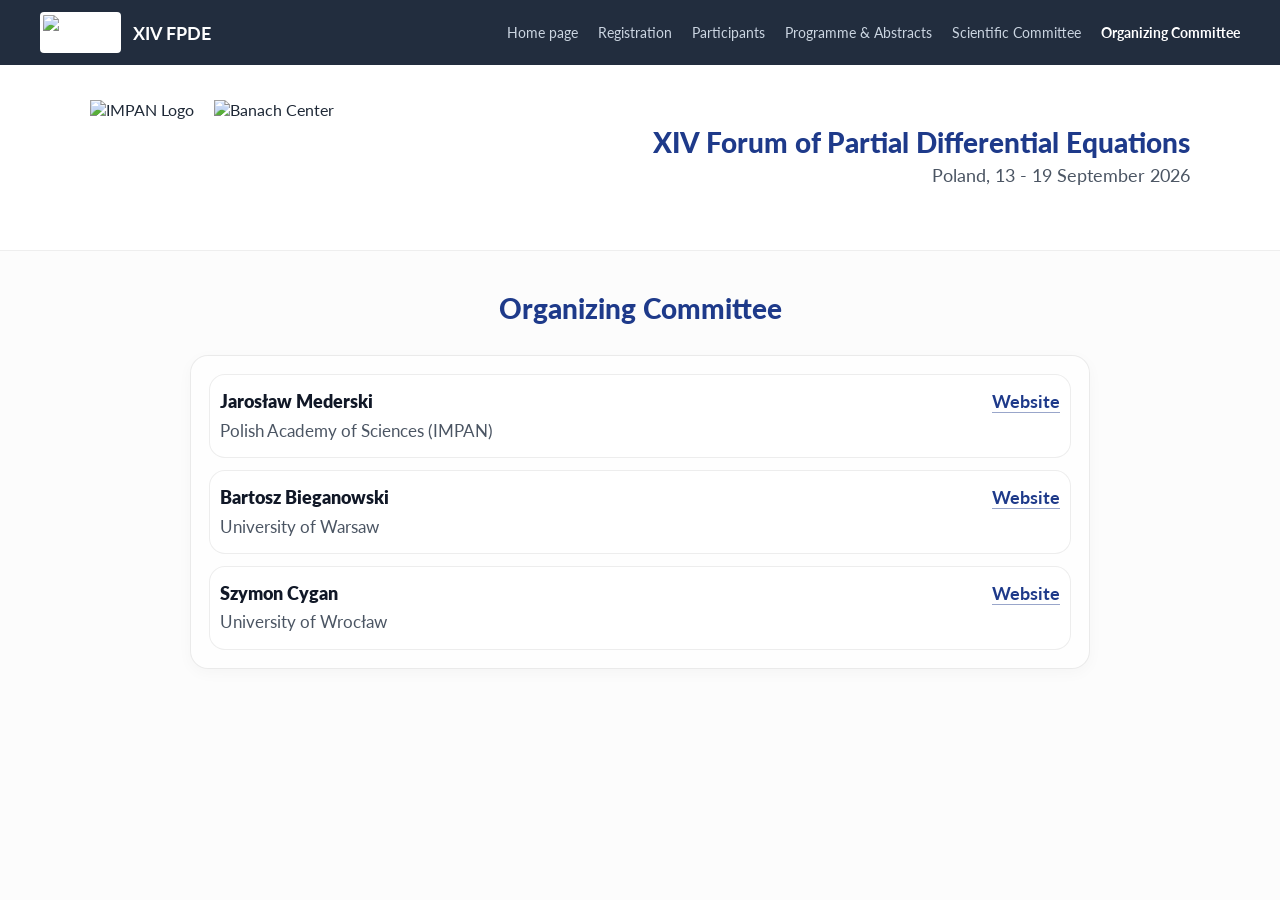
==== organization.html @ 30baa5a9 "Add organization.html for organizing committee details" ====
<!DOCTYPE html>
<html lang="en">
<head>
    <meta charset="UTF-8">
    <meta name="viewport" content="width=device-width, initial-scale=1.0">
    <title>Organizing Committee | XIV Forum on PDE</title>
    <link href="https://fonts.googleapis.com/css2?family=Lato:wght@300;400;700;900&display=swap" rel="stylesheet">
    <style>
        :root {
            --primary-blue: #1E3A8A;
            --navbar-bg: rgba(30, 41, 59, 0.98);
        }

        body { margin: 0; padding: 0; font-family: 'Lato', sans-serif; background-color: #fcfcfc; color: #1f2937; }

        /* --- NAVBAR --- */
        .navbar { position: fixed; top: 0; width: 100%; background-color: var(--navbar-bg); display: flex; justify-content: space-between; align-items: center; padding: 12px 40px; box-sizing: border-box; z-index: 1000; }
        .nav-logo { display: flex; align-items: center; color: white; text-decoration: none; font-weight: 700; font-size: 18px; }
        .nav-logo img { height: 35px; background: white; padding: 3px; border-radius: 4px; margin-right: 12px; }
        .nav-links { display: flex; gap: 20px; }
        .nav-links a { color: #cbd5e1; text-decoration: none; font-size: 14px; transition: 0.3s; }
        .nav-links a:hover { color: white; }

        /* --- HEADER --- */
        .header-banner { margin-top: 60px; background: #fff; padding: 40px 20px; border-bottom: 1px solid #eee; display: flex; justify-content: center; align-items: center; }
        .header-container { max-width: 1100px; width: 100%; display: flex; align-items: center; justify-content: space-between; gap: 30px; }
        .logos { display: flex; align-items: center; gap: 20px; }
        .logos img { height: clamp(60px, 10vw, 110px); }
        .header-text { text-align: right; }
        .header-text h1 { font-size: clamp(20px, 2.5vw, 28px); color: var(--primary-blue); margin: 0; font-weight: 900; }
        .header-text p { font-size: clamp(14px, 1.5vw, 18px); margin: 5px 0 0 0; color: #4b5563; }

        /* --- CONTENT WRAPPER --- */
        .main-content {
            max-width: 900px;
            margin: 40px auto 80px;
            padding: 0 20px;
        }

        .committee-title {
            font-size: 28px;
            font-weight: 900;
            color: var(--primary-blue);
            margin-bottom: 30px;
            text-align: center;
        }

        /* --- RESPONSIVE FIX --- */
        @media (max-width: 600px) {
            .navbar { padding: 10px 20px; }
            .nav-links { display: none; }
            .header-container { flex-direction: column; text-align: center; }
            .header-text { text-align: center; }
            
            .person-box { flex-direction: column; align-items: flex-start !important; }
            .person-link { margin-top: 10px; }
        }
    </style>
</head>
<body>

    <nav class="navbar">
        <a href="index.html" class="nav-logo">
            <img src="logo-impan.png" alt="IMPAN">
            XIV FPDE
        </a>
        <div class="nav-links">
            <a href="index.html">Home page</a>
            <a href="registration.html">Registration</a>
            <a href="participants.html">Participants</a>
            <a href="programme.html">Programme & Abstracts</a>
            <a href="scientific-committee.html">Scientific Committee</a>
            <a href="organizing-committee.html" style="color: white; font-weight: bold;">Organizing Committee</a>
        </div>
    </nav>

    <header class="header-banner">
        <div class="header-container">
            <div class="logos">
                <img src="logo-impan.png" alt="IMPAN Logo">
                <img src="https://www.impan.pl/images/bc-logo.png" alt="Banach Center">
            </div>
            <div class="header-text">
                <h1>XIV Forum of Partial Differential Equations</h1>
                <p>Poland, 13 - 19 September 2026</p>
            </div>
        </div>
    </header>

    <div class="main-content">
        <h2 class="committee-title">Organizing Committee</h2>

        <div style="font-family:'Lato', sans-serif; color:#1f2937; font-size:clamp(18px, 1.4vw, 20px); line-height:1.65;">
            <div style="border:1px solid rgba(0,0,0,0.08); border-radius:18px; padding:18px; background:rgba(255,255,255,0.65); box-shadow: 0 4px 15px rgba(0,0,0,0.03);">

                <div class="person-box" style="display:flex; align-items:flex-start; justify-content:space-between; gap:14px; padding:12px 10px; border:1px solid rgba(0,0,0,0.07); border-radius:16px; background:rgba(255,255,255,0.70); margin-bottom:12px;">
                  <div>
                    <div style="font-weight:800;color:#111827;">Jarosław Mederski</div>
                    <div style="color:#4b5563;font-size:0.95em;">Polish Academy of Sciences (IMPAN)</div>
                  </div>
                  <div class="person-link" style="white-space:nowrap;">
                    <a href="https://jmederski.impan.pl/" target="_blank" rel="noopener" style="color:#1E3A8A;text-decoration:none;border-bottom:1px solid rgba(30,58,138,.45);font-weight:700;">Website</a>
                  </div>
                </div>

                <div class="person-box" style="display:flex; align-items:flex-start; justify-content:space-between; gap:14px; padding:12px 10px; border:1px solid rgba(0,0,0,0.07); border-radius:16px; background:rgba(255,255,255,0.70); margin-bottom:12px;">
                  <div>
                    <div style="font-weight:800;color:#111827;">Bartosz Bieganowski</div>
                    <div style="color:#4b5563;font-size:0.95em;">University of Warsaw</div>
                  </div>
                  <div class="person-link" style="white-space:nowrap;">
                    <a href="https://mimuw.edu.pl/~bartoszb/" target="_blank" rel="noopener" style="color:#1E3A8A;text-decoration:none;border-bottom:1px solid rgba(30,58,138,.45);font-weight:700;">Website</a>
                  </div>
                </div>

                <div class="person-box" style="display:flex; align-items:flex-start; justify-content:space-between; gap:14px; padding:12px 10px; border:1px solid rgba(0,0,0,0.07); border-radius:16px; background:rgba(255,255,255,0.70);">
                  <div>
                    <div style="font-weight:800;color:#111827;">Szymon Cygan</div>
                    <div style="color:#4b5563;font-size:0.95em;">University of Wrocław</div>
                  </div>
                  <div class="person-link" style="white-space:nowrap;">
                    <a href="https://scygan.math.uni.wroc.pl/" target="_blank" rel="noopener" style="color:#1E3A8A;text-decoration:none;border-bottom:1px solid rgba(30,58,138,.45);font-weight:700;">Website</a>
                  </div>
                </div>

            </div>
        </div>
    </div>

</body>
</html>
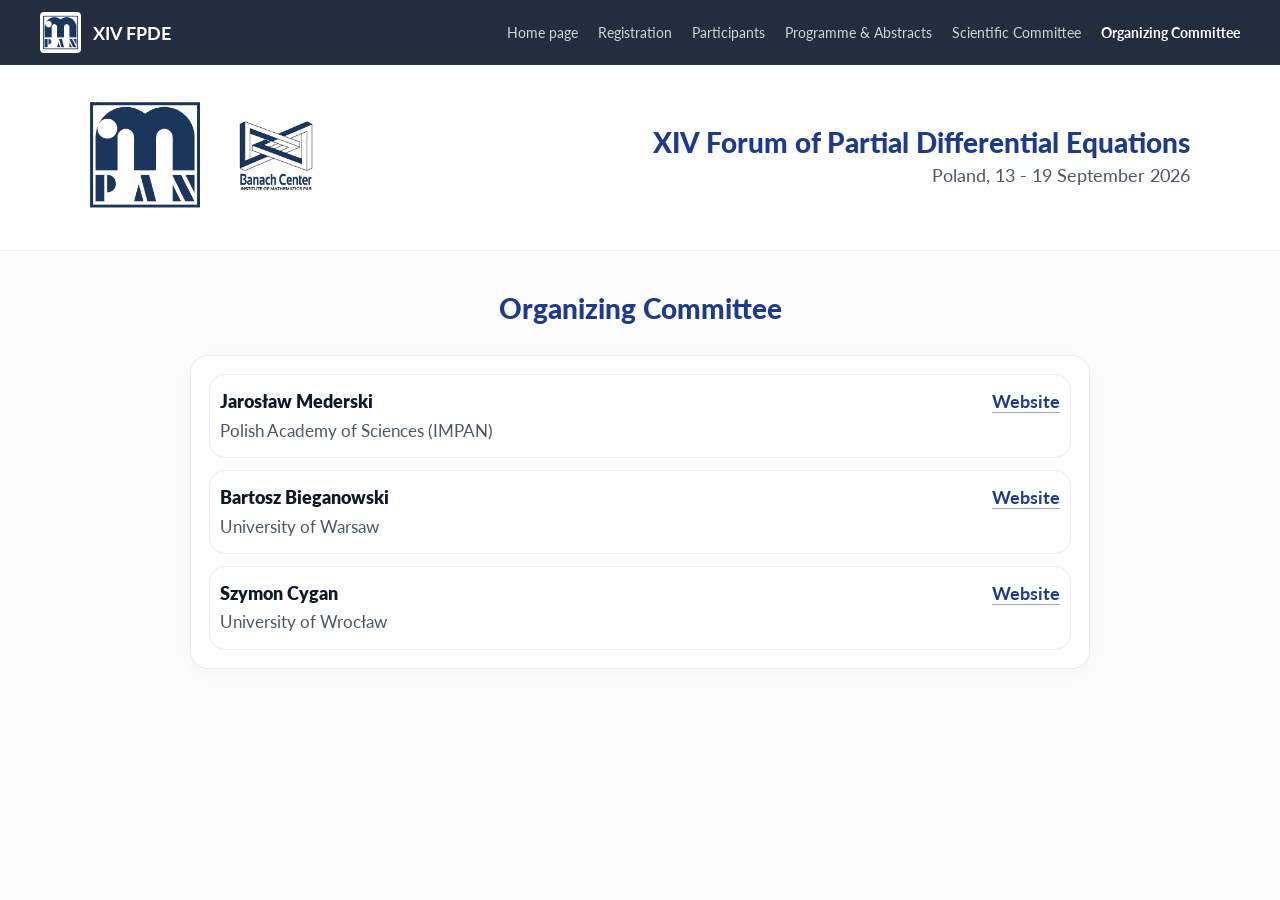
==== commit ee1065db: "Replace Banach Center logo with local image" ====
--- a/organization.html
+++ b/organization.html
@@ -78,7 +78,7 @@
         <div class="header-container">
             <div class="logos">
                 <img src="logo-impan.png" alt="IMPAN Logo">
-                <img src="https://www.impan.pl/images/bc-logo.png" alt="Banach Center">
+                <img src="banachcenter.jpg" alt="Banach Center">
             </div>
             <div class="header-text">
                 <h1>XIV Forum of Partial Differential Equations</h1>
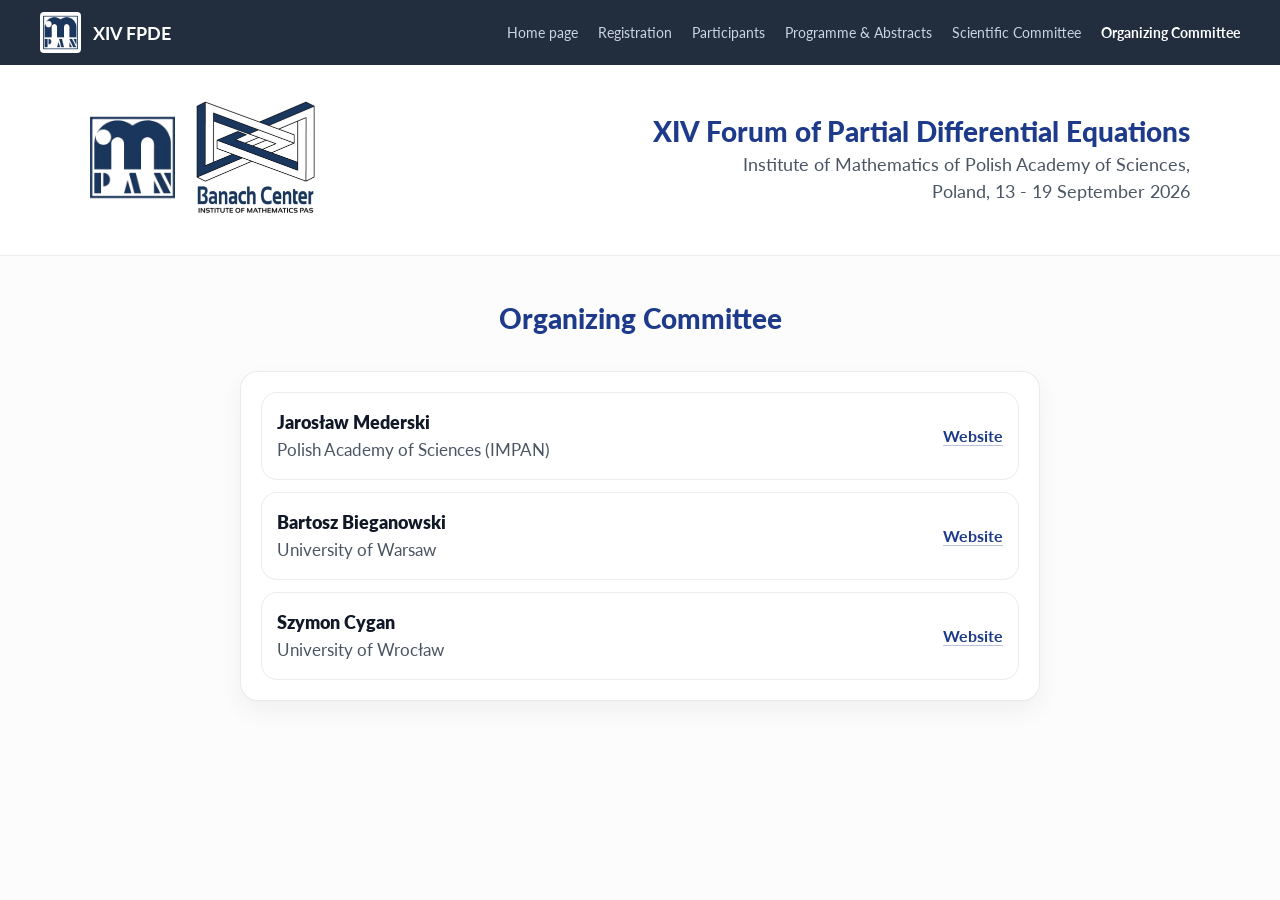
==== commit bb1aa668: "Enhance styling for organizing committee section Added styles for committee members and improved lay" ====
--- a/organization.html
+++ b/organization.html
@@ -5,38 +5,11 @@
     <meta name="viewport" content="width=device-width, initial-scale=1.0">
     <title>Organizing Committee | XIV Forum on PDE</title>
     <link href="https://fonts.googleapis.com/css2?family=Lato:wght@300;400;700;900&display=swap" rel="stylesheet">
+    <link rel="stylesheet" href="style.css">
+    <script src="header.js" defer></script>
+    
     <style>
-        :root {
-            --primary-blue: #1E3A8A;
-            --navbar-bg: rgba(30, 41, 59, 0.98);
-        }
-
-        body { margin: 0; padding: 0; font-family: 'Lato', sans-serif; background-color: #fcfcfc; color: #1f2937; }
-
-        /* --- NAVBAR --- */
-        .navbar { position: fixed; top: 0; width: 100%; background-color: var(--navbar-bg); display: flex; justify-content: space-between; align-items: center; padding: 12px 40px; box-sizing: border-box; z-index: 1000; }
-        .nav-logo { display: flex; align-items: center; color: white; text-decoration: none; font-weight: 700; font-size: 18px; }
-        .nav-logo img { height: 35px; background: white; padding: 3px; border-radius: 4px; margin-right: 12px; }
-        .nav-links { display: flex; gap: 20px; }
-        .nav-links a { color: #cbd5e1; text-decoration: none; font-size: 14px; transition: 0.3s; }
-        .nav-links a:hover { color: white; }
-
-        /* --- HEADER --- */
-        .header-banner { margin-top: 60px; background: #fff; padding: 40px 20px; border-bottom: 1px solid #eee; display: flex; justify-content: center; align-items: center; }
-        .header-container { max-width: 1100px; width: 100%; display: flex; align-items: center; justify-content: space-between; gap: 30px; }
-        .logos { display: flex; align-items: center; gap: 20px; }
-        .logos img { height: clamp(60px, 10vw, 110px); }
-        .header-text { text-align: right; }
-        .header-text h1 { font-size: clamp(20px, 2.5vw, 28px); color: var(--primary-blue); margin: 0; font-weight: 900; }
-        .header-text p { font-size: clamp(14px, 1.5vw, 18px); margin: 5px 0 0 0; color: #4b5563; }
-
-        /* --- CONTENT WRAPPER --- */
-        .main-content {
-            max-width: 900px;
-            margin: 40px auto 80px;
-            padding: 0 20px;
-        }
-
+        /* Style specyficzne dla list komitetów */
         .committee-title {
             font-size: 28px;
             font-weight: 900;
@@ -45,85 +18,82 @@
             text-align: center;
         }
 
-        /* --- RESPONSIVE FIX --- */
+        .person-box {
+            display: flex;
+            align-items: center;
+            justify-content: space-between;
+            gap: 14px;
+            padding: 15px;
+            border: 1px solid rgba(0,0,0,0.07);
+            border-radius: 16px;
+            background: rgba(255,255,255,0.70);
+            margin-bottom: 12px;
+            transition: transform 0.2s, box-shadow 0.2s;
+        }
+
+        .person-box:hover {
+            transform: translateY(-2px);
+            box-shadow: 0 4px 12px rgba(0,0,0,0.05);
+        }
+
+        .person-box:last-child { margin-bottom: 0; }
+
+        .person-name { font-weight: 800; color: #111827; }
+        .person-affil { color: #4b5563; font-size: 0.95em; }
+        
+        .person-link a {
+            color: var(--primary-blue);
+            text-decoration: none;
+            border-bottom: 1px solid rgba(30,58,138,.3);
+            font-weight: 700;
+            font-size: 0.9em;
+        }
+
         @media (max-width: 600px) {
-            .navbar { padding: 10px 20px; }
-            .nav-links { display: none; }
-            .header-container { flex-direction: column; text-align: center; }
-            .header-text { text-align: center; }
-            
-            .person-box { flex-direction: column; align-items: flex-start !important; }
-            .person-link { margin-top: 10px; }
+            .person-box { flex-direction: column; align-items: center; text-align: center; }
+            .person-link { margin-top: 8px; }
         }
     </style>
 </head>
 <body>
 
-    <nav class="navbar">
-        <a href="index.html" class="nav-logo">
-            <img src="logo-impan.png" alt="IMPAN">
-            XIV FPDE
-        </a>
-        <div class="nav-links">
-            <a href="index.html">Home page</a>
-            <a href="registration.html">Registration</a>
-            <a href="participants.html">Participants</a>
-            <a href="programme.html">Programme & Abstracts</a>
-            <a href="scientific-committee.html">Scientific Committee</a>
-            <a href="organizing-committee.html" style="color: white; font-weight: bold;">Organizing Committee</a>
-        </div>
-    </nav>
+    <div id="header-placeholder"></div>
 
-    <header class="header-banner">
-        <div class="header-container">
-            <div class="logos">
-                <img src="logo-impan.png" alt="IMPAN Logo">
-                <img src="banachcenter.jpg" alt="Banach Center">
+    <div class="responsive-container" style="max-width: 800px;">
+        <h2 class="committee-title">Organizing Committee</h2>
+        
+        <div class="main-box" style="padding: 20px;">
+            
+            <div class="person-box">
+                <div>
+                    <div class="person-name">Jarosław Mederski</div>
+                    <div class="person-affil">Polish Academy of Sciences (IMPAN)</div>
+                </div>
+                <div class="person-link">
+                    <a href="https://jmederski.impan.pl/" target="_blank" rel="noopener">Website</a>
+                </div>
             </div>
-            <div class="header-text">
-                <h1>XIV Forum of Partial Differential Equations</h1>
-                <p>Poland, 13 - 19 September 2026</p>
+
+            <div class="person-box">
+                <div>
+                    <div class="person-name">Bartosz Bieganowski</div>
+                    <div class="person-affil">University of Warsaw</div>
+                </div>
+                <div class="person-link">
+                    <a href="https://mimuw.edu.pl/~bartoszb/" target="_blank" rel="noopener">Website</a>
+                </div>
             </div>
-        </div>
-    </header>
 
-    <div class="main-content">
-        <h2 class="committee-title">Organizing Committee</h2>
+            <div class="person-box">
+                <div>
+                    <div class="person-name">Szymon Cygan</div>
+                    <div class="person-affil">University of Wrocław</div>
+                </div>
+                <div class="person-link">
+                    <a href="https://scygan.math.uni.wroc.pl/" target="_blank" rel="noopener">Website</a>
+                </div>
+            </div>
 
-        <div style="font-family:'Lato', sans-serif; color:#1f2937; font-size:clamp(18px, 1.4vw, 20px); line-height:1.65;">
-            <div style="border:1px solid rgba(0,0,0,0.08); border-radius:18px; padding:18px; background:rgba(255,255,255,0.65); box-shadow: 0 4px 15px rgba(0,0,0,0.03);">
-
-                <div class="person-box" style="display:flex; align-items:flex-start; justify-content:space-between; gap:14px; padding:12px 10px; border:1px solid rgba(0,0,0,0.07); border-radius:16px; background:rgba(255,255,255,0.70); margin-bottom:12px;">
-                  <div>
-                    <div style="font-weight:800;color:#111827;">Jarosław Mederski</div>
-                    <div style="color:#4b5563;font-size:0.95em;">Polish Academy of Sciences (IMPAN)</div>
-                  </div>
-                  <div class="person-link" style="white-space:nowrap;">
-                    <a href="https://jmederski.impan.pl/" target="_blank" rel="noopener" style="color:#1E3A8A;text-decoration:none;border-bottom:1px solid rgba(30,58,138,.45);font-weight:700;">Website</a>
-                  </div>
-                </div>
-
-                <div class="person-box" style="display:flex; align-items:flex-start; justify-content:space-between; gap:14px; padding:12px 10px; border:1px solid rgba(0,0,0,0.07); border-radius:16px; background:rgba(255,255,255,0.70); margin-bottom:12px;">
-                  <div>
-                    <div style="font-weight:800;color:#111827;">Bartosz Bieganowski</div>
-                    <div style="color:#4b5563;font-size:0.95em;">University of Warsaw</div>
-                  </div>
-                  <div class="person-link" style="white-space:nowrap;">
-                    <a href="https://mimuw.edu.pl/~bartoszb/" target="_blank" rel="noopener" style="color:#1E3A8A;text-decoration:none;border-bottom:1px solid rgba(30,58,138,.45);font-weight:700;">Website</a>
-                  </div>
-                </div>
-
-                <div class="person-box" style="display:flex; align-items:flex-start; justify-content:space-between; gap:14px; padding:12px 10px; border:1px solid rgba(0,0,0,0.07); border-radius:16px; background:rgba(255,255,255,0.70);">
-                  <div>
-                    <div style="font-weight:800;color:#111827;">Szymon Cygan</div>
-                    <div style="color:#4b5563;font-size:0.95em;">University of Wrocław</div>
-                  </div>
-                  <div class="person-link" style="white-space:nowrap;">
-                    <a href="https://scygan.math.uni.wroc.pl/" target="_blank" rel="noopener" style="color:#1E3A8A;text-decoration:none;border-bottom:1px solid rgba(30,58,138,.45);font-weight:700;">Website</a>
-                  </div>
-                </div>
-
-            </div>
         </div>
     </div>
 
--- a/style.css
+++ b/style.css
@@ -0,0 +1,191 @@
+/* --- ZMIENNE I PODSTAWY --- */
+:root {
+    --primary-blue: #1E3A8A;
+    --navbar-bg: rgba(30, 41, 59, 0.98);
+    --light-gray: #f5f7f9;
+    --text-dark: #111827;
+    --text-muted: #4b5563;
+    --border-soft: rgba(0,0,0,0.08);
+}
+
+body { 
+    margin: 0; 
+    padding: 0; 
+    font-family: 'Lato', sans-serif; 
+    background-color: #fcfcfc; 
+    color: #1f2937; 
+}
+
+/* --- NAVBAR --- */
+.navbar {
+    position: fixed; 
+    top: 0; 
+    width: 100%; 
+    background-color: var(--navbar-bg);
+    display: flex; 
+    justify-content: space-between; 
+    align-items: center;
+    padding: 12px 40px; 
+    box-sizing: border-box; 
+    z-index: 1000;
+}
+
+.nav-logo { 
+    display: flex; 
+    align-items: center; 
+    color: white; 
+    text-decoration: none; 
+    font-weight: 700; 
+    font-size: 18px; 
+}
+
+.nav-logo img { 
+    height: 35px; 
+    background: white; 
+    padding: 3px; 
+    border-radius: 4px; 
+    margin-right: 12px; 
+}
+
+.nav-links { 
+    display: flex; 
+    gap: 20px; 
+}
+
+.nav-links a { 
+    color: #cbd5e1; 
+    text-decoration: none; 
+    font-size: 14px; 
+    transition: 0.3s; 
+}
+
+.nav-links a:hover, .nav-links a.active-link { 
+    color: white; 
+}
+
+.nav-links a.active-link {
+    font-weight: bold;
+}
+
+/* --- HEADER / BANNER --- */
+.header-banner {
+    margin-top: 60px;
+    background: #fff;
+    padding: 40px 20px;
+    border-bottom: 1px solid #eee;
+    display: flex;
+    justify-content: center;
+    align-items: center;
+}
+
+.header-container {
+    max-width: 1100px; 
+    width: 100%;
+    display: flex; 
+    align-items: center; 
+    justify-content: space-between; 
+    gap: 30px;
+}
+
+.logos { 
+    display: flex; 
+    align-items: center; 
+    gap: 20px; 
+}
+
+.logos img { 
+    height: clamp(60px, 10vw, 85px); /* Skalowanie logo IMPAN */
+    width: auto;
+}
+
+.logo-banach {
+    height: clamp(80px, 12vw, 115px) !important; /* Skalowanie logo Banacha (zgodnie z prośbą) */
+}
+
+.header-text { 
+    text-align: right; 
+}
+
+.header-text h1 { 
+    font-size: clamp(20px, 2.5vw, 28px); 
+    color: var(--primary-blue); 
+    margin: 0; 
+    font-weight: 900; 
+}
+
+.header-text p { 
+    font-size: clamp(14px, 1.5vw, 18px); 
+    margin: 5px 0 0 0; 
+    color: var(--text-muted); 
+}
+
+/* --- KONTENER TREŚCI --- */
+.responsive-container {
+    max-width: 900px;
+    margin: 40px auto;
+    font-size: clamp(17px, 1.4vw, 20px);
+    line-height: 1.6;
+    padding: 0 20px 60px;
+}
+
+.main-box {
+    border: 1px solid var(--border-soft);
+    border-radius: 18px;
+    padding: clamp(20px, 4vw, 45px);
+    background: white;
+    box-shadow: 0 10px 25px rgba(0,0,0,0.05);
+}
+
+/* --- ELEMENTY FORMULARZA I TEKSTU --- */
+.section-title {
+    font-weight: 800;
+    color: var(--text-dark);
+    margin-bottom: 8px;
+}
+
+.info-text {
+    color: var(--text-muted);
+    font-size: 0.95em;
+    margin-top: 10px;
+}
+
+.bank-code {
+    word-break: break-all;
+    font-family: 'Courier New', monospace;
+    background: #f1f5f9;
+    padding: 4px 8px;
+    border-radius: 4px;
+    display: inline-block;
+    margin: 4px 0;
+}
+
+/* --- PRZYCISK REGISTRACJI --- */
+.btn-registration {
+    display: inline-block;
+    width: 100%;
+    max-width: 320px;
+    box-sizing: border-box;
+    padding: 18px 32px;
+    font-size: 20px;
+    font-weight: 800;
+    color: #ffffff;
+    background: var(--primary-blue);
+    border-radius: 15px;
+    text-decoration: none;
+    transition: transform 0.2s, background 0.2s;
+    text-align: center;
+}
+
+.btn-registration:hover {
+    background: #172e6e;
+    transform: translateY(-2px);
+    box-shadow: 0 5px 15px rgba(30, 58, 138, 0.3);
+}
+
+/* --- RESPONSIVE --- */
+@media (max-width: 768px) {
+    .navbar { padding: 10px 20px; }
+    .header-container { flex-direction: column; text-align: center; }
+    .header-text { text-align: center; }
+    .logos { justify-content: center; }
+}
